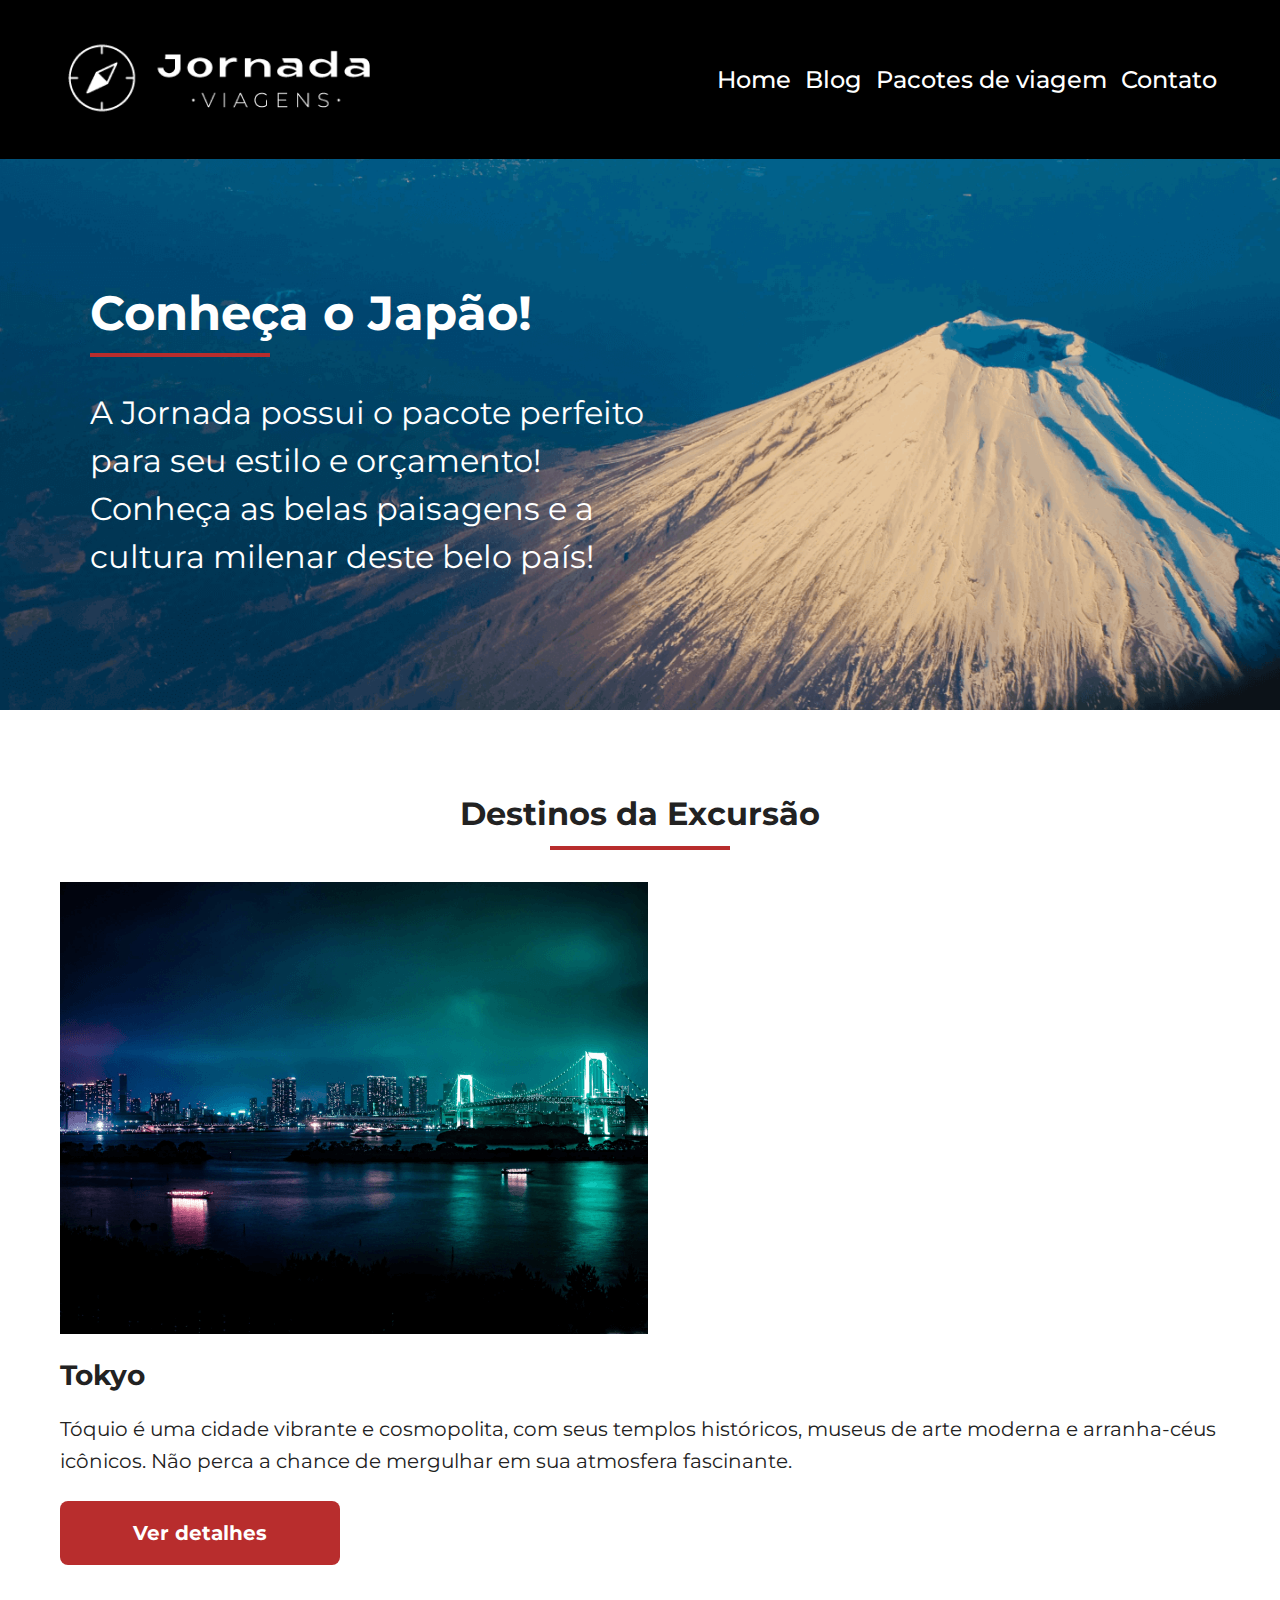
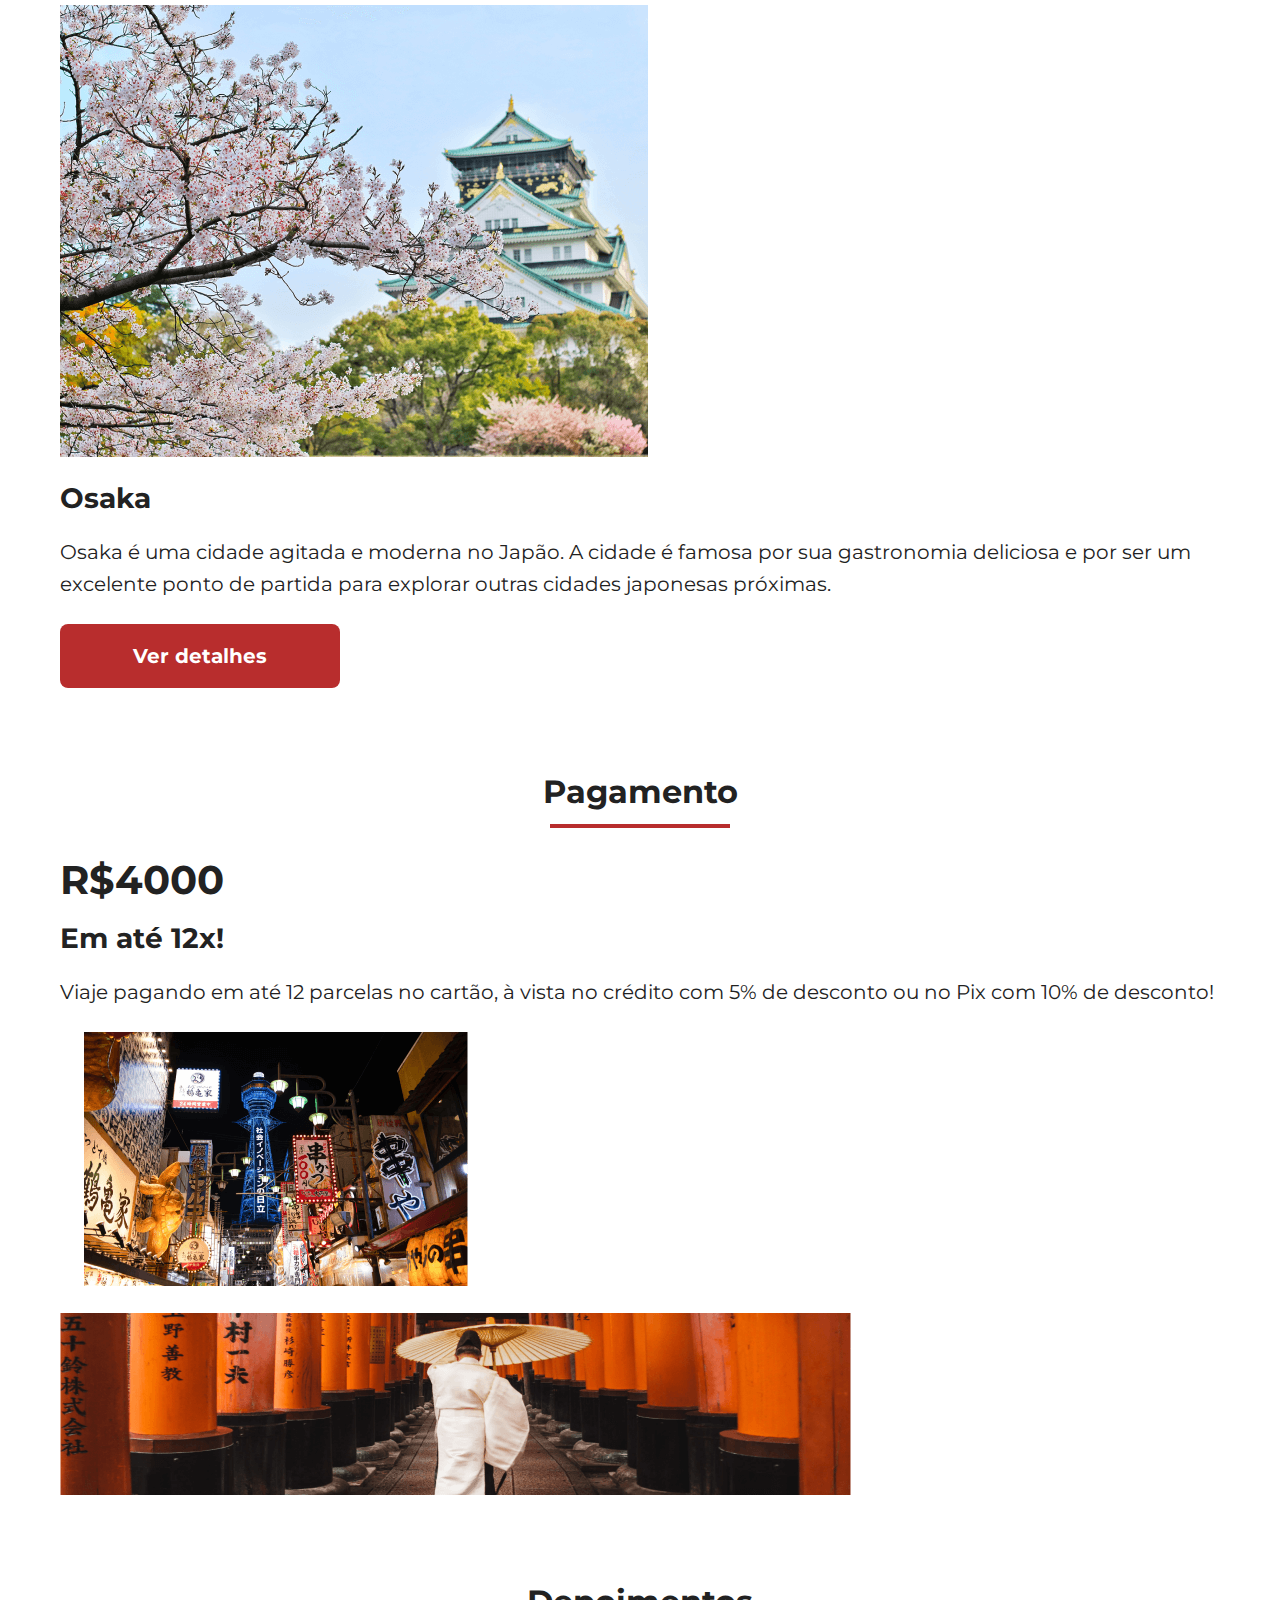
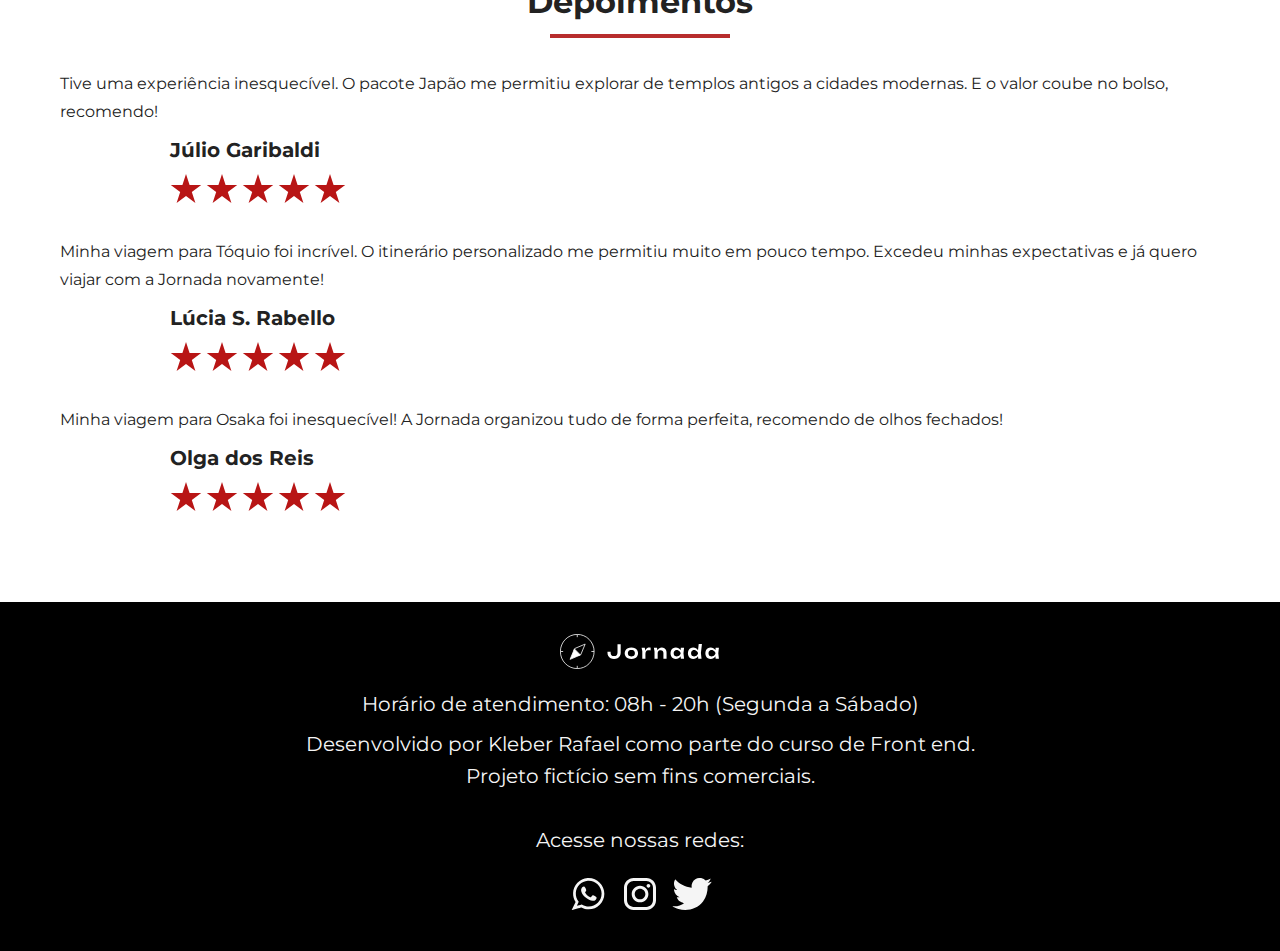
==== pages/pacotes.html @ 28b01f30 "Add files via upload" ====
<!DOCTYPE html>
<html lang="pt-br">
<head>
    <meta charset="UTF-8">
    <meta name="viewport" content="width=device-width, initial-scale=1.0">
    <title>Jornada - Pacotes de Viagem </title>
    <link rel="shortcut icon" href="/assets/logos/favicon.svg" type="image/x-icon">
    <link rel="preconnect" href="https://fonts.googleapis.com">
    <link rel="preconnect" href="https://fonts.gstatic.com" crossorigin>
    <link href="https://fonts.googleapis.com/css2?family=Montserrat:wght@400;500;700&display=swap" rel="stylesheet">
             
    <link rel="stylesheet" href="/styles/abstract/reset.css">    
    <link rel="stylesheet" href="/styles/output/pacotes.css">
</head>
<body>
    <header class="header"> 
        <div class="header__wrapper"> 
            <a href="/index.html" class="header__logo" aria-label="Jornada home">
                <img class="header__logo--icon" alt="Logo da Jornada" src="/assets/logos/logobranco-1@2x.png">
                <img class="header__logo--icon" alt="Logo da Jornada" src="/assets/logos/logo-white.svg">
            </a>
             
            <nav class="cabecalho__navegacao" role="navigation" aria-label="Navegação principal">
                <ul class="cabecalho__navegacao--lista">
                    <li class="cabecalho__navegacao--item">
                        <a href="/index.html">Home</a>
                    </li>
                    <li class="cabecalho__navegacao--item">
                        <a href="/pages/blog.html">Blog</a>
                    </li>
                    <li class="cabecalho__navegacao--item">
                        <a href="/pages/pacotes.html">Pacotes de viagem</a>
                    </li>
                    <li class="cabecalho__navegacao--item">
                        <a href="/pages/contato.html">Contato</a>
                    </li>
                </ul>
            </nav>
        </div>
    </header>

    <section class="banner">
        <picture>
            <source media="(max-width: 360px)" srcset="/assets/pacotes/banner-destinations-360.png">
            <source media="(max-width: 768px)" srcset="/assets/pacotes/banner-destinations-768.png">
            <source media="(max-width: 1440px)" srcset="/assets/pacotes/banner-destinations-1440.png">
            <img class="banner__img" alt src="/assets/pacotes/banner-destinations-1920.png" />
        </picture>
        <div class="banner__content--wrapper">
            <header class="banner__title">
                <h1 class="banner__title--text">Conheça o Japão!</h1>
                <div class="banner__title--underline"></div>
            </header>
            <p class="banner__text">A Jornada possui o pacote perfeito para seu estilo e orçamento! Conheça as belas paisagens e a  cultura milenar deste belo país!</p>
        </div>
    </section>
    <main class="main">
        <section class="destinations">
            <div class="section__title">
                <h2 class="section__title--text">Destinos da Excursão</h2>
                <div class="section__title--underline"></div>
            </div>
            <div class="destinations__list">
                <section class="destinations__item">
                    <picture>
                        <source media="(max-width: 360px)" srcset="/assets/pacotes/tokyo-312.png">
                        <source media="(max-width: 768px)" srcset="/assets/pacotes/tokyo-648.png">
                        <img class="destinations__item--image" alt src="/assets/pacotes/tokyo-588.png" />
                    </picture>
                    <h3 class="destinations__item--name">Tokyo</h3>
                    <p class="destinations__item--desc">
                        Tóquio é uma cidade vibrante e cosmopolita, com seus templos
                        históricos, museus de arte moderna e arranha-céus icônicos.
                        Não perca a chance de mergulhar em sua atmosfera fascinante.
                    </p>
                    <a href="" class="cta-button changing" aria-label="Ver detalhes - Tokyo">Ver detalhes</a>
                </section>
                <section class="destinations__item">
                    <picture>
                        <source media="(max-width: 360px)" srcset="/assets/pacotes/osaka-312.png">
                        <source media="(max-width: 768px)" srcset="/assets/pacotes/osaka-648.png">
                        <img class="destinations__item--image" alt src="/assets/pacotes/osaka-588.png" />
                    </picture>
                    <h3 class="destinations__item--name">Osaka</h3>
                    <p class="destinations__item--desc">
                        Osaka é uma cidade agitada e moderna no Japão. A cidade é
                        famosa por sua gastronomia deliciosa e por ser um excelente
                        ponto de partida para explorar outras cidades japonesas
                        próximas.
                    </p>
                    <a href="" class="cta-button changing" aria-label="Ver detalhes - Osaka">Ver detalhes</a>
                </section>
            </div>
        </section>
        <section class="payment">
            <header class="section__title">
                <h2 class="section__title--text">Pagamento</h2>
                <div class="section__title--underline"></div>
            </header>
            <div class="payment__conditions">
                <section class="payment__conditions--desc">
                    <h3 class="payment__conditions--title">R$4000</h3>
                    <h4 class="payment__conditions--subtitle">Em até 12x!</h4>
                    <p class="payment__conditions--details">
                        Viaje pagando em até 12 parcelas no cartão, à vista no crédito com 5% de desconto ou no Pix com 10% de desconto! 
                    </p>
                </section>
                <div class="payment__images" aria-hidden="true">
                    <div class="payment__images--group">
                        <picture>
                            <source media="(max-width: 360px)" srcset="../assets/img/payment/payment-destinations-2-144.png">
                            <source media="(max-width: 768px)" srcset="../assets/img/payment/payment-destinations-2-312.png">
                            <img class="payment__images--image" alt src="../assets/img/payment/payment-destinations-2-384.png" />
                        </picture>
                        <picture>
                            <source media="(max-width: 360px)" srcset="/assets/pagamentos/payment-destinations-1-144.png">
                            <source media="(max-width: 768px)" srcset="/assets/pagamentos/payment-destinations-1-312.png">
                            <img class="payment__images--image" alt src="/assets/pagamentos/payment-destinations-1-384.png" />
                        </picture>
                    </div>
                    <picture>
                        <source media="(max-width: 360px)" srcset="/assets/pagamentos/payment-destinations-312.png">
                        <source media="(max-width: 768px)" srcset="/assets/pagamentos/payment-destinations-648.png">
                        <img class="payment__images--image highlight" alt src="/assets/pagamentos/payment-destinations-790.png" />
                    </picture>
                </div>
            </div>
        </section>
        <section class="testimonials">
            <header class="section__title">
                <h2 class="section__title--text">Depoimentos</h2>
                <div class="section__title--underline"></div>
            </header>
            <div class="testimonials__wrapper">
                <div class="testimonials__item">
                    <p class="testimonials__text">
                        Tive uma experiência inesquecível. O pacote Japão me permitiu explorar  de templos antigos a cidades modernas. E o valor coube no bolso, recomendo!
                    </p>
                    <div class="testimonials__author">
                        <img class="testimonials__author--picture" alt src="/assets/testemunhas/julio.png" />
                        <p class="testimonials__author--name">Júlio Garibaldi</p>
                        <img class="testimonials__author--rating" alt="Avaliação: 5 estrelas" src="/assets/logos/5-stars.svg" />
                    </div>
                </div>
                <div class="testimonials__item">
                    <p class="testimonials__text">
                        Minha viagem para Tóquio foi incrível. O itinerário personalizado me permitiu muito em pouco tempo. Excedeu minhas expectativas e já quero viajar com a Jornada novamente!
                    </p>
                    <div class="testimonials__author">
                        <img class="testimonials__author--picture" alt src="/assets/testemunhas/lucia.png" />
                        <p class="testimonials__author--name">Lúcia S. Rabello</p>
                        <img class="testimonials__author--rating" alt="Avaliação: 5 estrelas" src="/assets/logos/5-stars.svg" />
                    </div>
                </div>
                <div class="testimonials__item">
                    <p class="testimonials__text">
                        Minha viagem para Osaka foi inesquecível! A Jornada organizou tudo de forma perfeita, recomendo de olhos fechados!
                    </p>
                    <div class="testimonials__author">
                        <img class="testimonials__author--picture" alt src="/assets/testemunhas/olga.png" />
                        <p class="testimonials__author--name">Olga dos Reis</p>
                        <img class="testimonials__author--rating" alt="Avaliação: 5 estrelas" src="/assets/logos/5-stars.svg" />
                    </div>
                </div>
            </div>
        </section>
    </main>
    <picture>
        <source media="(max-width: 360px)" srcset="/assets/rodape/pre-footer-destinations-360.png">
        <source media="(max-width: 768px)" srcset="/assets/rodape/pre-footer-destinations-768.png">
        <source media="(max-width: 1440px)" srcset="/assets/rodape/pre-footer-destinations-1440.png">
        <img class="pre-footer__image" alt src="/assets/rodape/pre-footer-destinations-1920.png" />
    </picture>
    <footer class="footer">
        <div class="footer__wrapper">
            <div class="footer__logo-wrapper">
                <img class="footer__logo-icon" alt="Logo da Jornada" src="/assets/logos/logo-white.svg" />
                <p class="footer__text-info">Horário de atendimento: 08h - 20h (Segunda a Sábado)</p>
                <p class="footer__text-info">Desenvolvido por Kleber Rafael como parte do curso de Front end.</br> 
                    Projeto fictício sem fins comerciais.
            </div>
            <div class="footer__social-media-wrapper">
                <p class="footer__social-media-text">Acesse nossas redes:</p>
                <ul class="footer__social-media-icons">
                    <li>
                        <a href="https://wa.me/16991430347/?text=Vim pelo Jornada Viagens" target="_blank">
                        <img class="footer__social-media-icon" alt="" src="/assets/logos/whatsapp-1.svg" />
                        </a>
                    </li>
                    <li>
                        <img class="footer__social-media-icon" alt="" src="/assets/logos/instragam-1.svg" />
                    </li>
                    <li>
                        <img class="footer__social-media-icon" alt="" src="/assets/logos/twiter-1.svg" />
                    </li>
                </ul>
            </div>
        </div>
    </footer>
    
</body>
</html>
---- styles/output/pacotes.css ----
.cabecalho__container {
  background: var(--preto);
  width: 100%;
  padding: 40px 0;
}

.cabecalho {
  justify-content: space-between;
  display: flex;
  align-items: center;
  max-width: 1200px;
  margin: 0 auto;
}

.cabecalho__logo--icone {
  max-width: 260px;
}

.cabecalho__navegacao {
  display: flex;
  gap: 40px;
}

.cabecalho__navegacao--lista {
  display: flex;
  gap: 8px;
  flex-wrap: wrap;
}

.cabecalho__navegacao--item  {
  color: var(--branco) !important;
  font-size: 24px;
  font-style: normal;
  font-weight: 500;
  line-height: normal;
  margin: 0 3px;
}

.cabecalho__navegacao--item  {
  color: #FFFFFF; /* Cor branca diretamente */
}

.cabecalho__navegacao--item  a {
  color: #FFFFFF; /* Cor branca diretamente */
}


* {
  transition: 0.1s ease-in;
}

body, * {
  font-family: "Montserrat", sans-serif;
}

body {
  color: #222222;
  background-color: #FFFFFF;
}

img {
  max-width: 100%;
}

.main {
  max-width: 1200px;
  margin: 0 24px;
}

.pre-footer__image {
  width: 100%;
  display: block;
}

@media screen and (min-width: 768px) {
  .main {
    margin: 0 60px;
  }
}
@media screen and (min-width: 1440px) {
  .main {
    margin: 0 auto;
  }
}
.header {
  width: 100%;
  background-color: #000000;
  padding: 38px 32px;
}

.header__wrapper {
  max-width: 1200px;
  margin: 0 auto;
  display: flex;
  justify-content: space-between;
  align-items: center;
  position: relative;
}

.header__logo--icon:last-child {
  display: none;
}

.header__menu {
  padding: 0;
  border: 1px solid transparent;
  background-color: transparent;
  cursor: pointer;
  height: 44px;
  width: 44px;
  background: center no-repeat;
}
.header__menu:hover, .header__menu:focus {
  border-color: #FFFFFF;
}

.header__menu[aria-expanded=false] {
  background-image: url("../../img/icons/menu.svg");
}
.header__menu[aria-expanded=false] + .header__nav {
  display: none;
}

.header__menu[aria-expanded=true] {
  background-image: url("../../img/icons/close.svg");
}
.header__menu[aria-expanded=true] + .header__nav {
  display: block;
}

.header__nav {
  max-width: 380px;
  background-color: #000000;
  border: 1px solid #FFFFFF;
  padding: 32px;
  position: absolute;
  right: 0;
  top: 105%;
  z-index: 1;
}

.header__nav--list {
  display: flex;
  flex-wrap: wrap;
  gap: 40px;
}

.header__nav--item {
  color: #FFFFFF;
  font-size: 1.5rem;
  font-weight: 500;
}

.header__nav--item.active {
  text-decoration: underline;
}

@media screen and (min-width: 768px) {
  .header {
    padding: 38px 60px;
  }
}
@media screen and (min-width: 1440px) {
  .header__logo--icon:first-child {
    display: none;
  }
  .header__logo--icon:last-child {
    display: block;
  }
  .header__menu {
    display: none;
  }
  .header__menu[aria-expanded=false] + .header__nav {
    display: block;
  }
  .header__nav {
    max-width: none;
    background-color: transparent;
    border: none;
    padding: 0;
    position: static;
    right: 0;
    top: 0;
  }
}
.cta-button {
  width: 280px;
  display: inline-block;
  border-radius: 8px;
  background-color: #B82D2D;
  padding: 16px 0;
  font-size: 1.25rem;
  font-weight: 700;
  line-height: 160%;
  color: #FFFFFF;
  text-align: center;
  cursor: pointer;
}
.cta-button:hover, .cta-button:focus {
  background-color: #9B2222;
}

.cta-button.changing {
  width: 312px;
}

@media screen and (min-width: 768px) {
  .cta-button.changing {
    width: 280px;
  }
}
.section__title {
  margin-bottom: 32px;
}

.section__title--text {
  font-size: 2rem;
  font-weight: 700;
  text-align: center;
}

.section__title--underline {
  width: 180px;
  height: 4px;
  background-color: #B82D2D;
  margin: 0 auto;
  margin-top: 16px;
}

.section__desc {
  font-size: 1rem;
  font-weight: 400;
  line-height: 175%;
  margin-bottom: 56px;
}

@media screen and (min-width: 768px) {
  .section__desc {
    font-size: 1.25rem;
    font-weight: 400;
    line-height: 160%;
  }
}
@media screen and (min-width: 1440px) {
  .section__title {
    margin-bottom: 64px;
  }
}
.banner {
  min-height: 290px;
  background-color: #000000;
  color: #FFFFFF;
  position: relative;
  margin-bottom: 88px;
}

.banner__img {
  width: 100%;
  display: block;
}

.banner__content--wrapper {
  width: 100%;
  max-width: 1200px;
  position: absolute;
  top: 50%;
  left: 0;
  transform: translate(0, -50%);
  padding: 0 7vw;
}

.banner__title {
  margin-bottom: 32px;
}

.banner__title--text {
  font-size: 3rem;
  font-weight: 700;
}

.banner__title--underline {
  width: 180px;
  height: 4px;
  background-color: #B82D2D;
  margin-top: 16px;
}

.banner__text {
  font-size: 1.25rem;
  font-weight: 400;
  line-height: 160%;
  max-width: 579px;
}

@media screen and (min-width: 768px) {
  .banner__text {
    font-size: 2rem;
    font-weight: 400;
    line-height: 150%;
  }
}
@media screen and (min-width: 1320px) {
  .banner__content--wrapper {
    left: 50%;
    transform: translate(-50%, -50%);
    padding: 0;
  }
}
@media screen and (min-width: 1440px) {
  .banner {
    margin-bottom: 112px;
  }
}
.destinations {
  margin-bottom: 88px;
}

.destinations__list {
  display: flex;
  flex-direction: column;
  align-items: stretch;
  flex-wrap: wrap;
  gap: 40px;
}

.destinations__item {
  flex: 1;
  display: flex;
  flex-direction: column;
}

.destinations__item--name {
  font-size: 1.75rem;
  font-weight: 700;
  margin: 24px 0;
}

.destinations__item--name.alt {
  margin: 16px 0 8px;
}

.destinations__item--desc {
  font-size: 1.25rem;
  font-weight: 400;
  line-height: 160%;
  margin-bottom: 24px;
}

.destinations__item--desc.alt {
  margin-bottom: 16px;
}

@media screen and (max-width: 768px) {
  .destinations__item--image {
    width: 100%;
  }
}
@media screen and (min-width: 1440px) {
  .destinations {
    margin-bottom: 112px;
  }
  .destinations__list {
    flex-direction: row;
    gap: 24px;
  }
}
.payment {
  margin-bottom: 88px;
}

.payment__images--group,
.payment__conditions {
  display: flex;
  gap: 24px;
}

.payment__conditions {
  flex-wrap: wrap;
}

.payment__conditions--title {
  font-size: 2.5rem;
  font-weight: 700;
  margin-bottom: 24px;
}

.payment__conditions--subtitle {
  font-size: 1.75rem;
  font-weight: 700;
  margin-bottom: 24px;
}

.payment__conditions--details {
  font-size: 1.25rem;
  font-weight: 400;
  line-height: 160%;
  max-width: 100%;
}

.payment__images--image {
  flex: 1;
}

.payment__images--image.highlight {
  margin-top: 24px;
}

@media screen and (min-width: 1440px) {
  .payment {
    margin-bottom: 112px;
  }
  .payment__conditions--desc {
    max-width: 384px;
  }
}
.testimonials {
  margin-bottom: 88px;
}

.testimonials__wrapper {
  display: flex;
  flex-direction: column;
  align-items: stretch;
  flex-wrap: wrap;
  gap: 32px;
}

.testimonials__item {
  flex: 1;
  display: flex;
  flex-direction: column;
  justify-content: space-between;
}

.testimonials__text {
  font-size: 1rem;
  font-weight: 400;
  line-height: 175%;
}

.testimonials__author {
  margin-top: 8px;
  max-width: -moz-fit-content;
  max-width: fit-content;
  display: grid;
  align-items: center;
  grid-template-columns: 86px 1fr;
  gap: 8px 24px;
}

.testimonials__author--picture {
  max-width: 86px;
  grid-area: 1/1/3/2;
}

.testimonials__author--name {
  font-size: 1.25rem;
  font-weight: 700;
  line-height: 160%;
}

@media screen and (min-width: 1440px) {
  .testimonials {
    margin-bottom: 112px;
  }
  .testimonials__wrapper {
    flex-direction: row;
    gap: 24px;
  }
}
.footer {
  width: 100%;
  background-color: #000000;
  padding: 32px 24px;
}

.footer__wrapper {
  max-width: 1200px;
  display: flex;
  align-items: center;
  flex-direction: column;
  justify-content: space-between;
  flex-wrap: wrap;
  margin: 0 auto;
  color: #F5F5F5;
  text-align: center;
}

.footer__logo-icon {
  max-width: 160px;
  margin-bottom: 16px;
}

.footer__text-info,
.footer__social-media-text {
  font-size: 1rem;
  font-weight: 400;
  line-height: 175%;
}

.footer__text-info:first-of-type {
  margin-bottom: 8px;
}

.footer__social-media-wrapper {
  margin-top: 32px;
}

.footer__social-media-text {
  margin-bottom: 16px;
}

.footer__social-media-icons {
  display: flex;
  align-items: center;
  justify-content: center;
  gap: 8px;
}

.footer__social-media-icon {
  height: 44px;
  width: 44px;
  display: inline-block;
  background: center no-repeat;
}

.footer__social-media-icon.whatsapp {
  background-image: url("../../img/icons/whatsapp.svg");
}

.footer__social-media-icon.instagram {
  background-image: url("../../img/icons/instagram.svg");
}

.footer__social-media-icon.twitter {
  background-image: url("../../img/icons/twitter.svg");
}

@media screen and (min-width: 768px) {
  .footer {
    padding: 32px 60px;
  }
  .footer__text-info,
  .footer__social-media-text {
    font-size: 1.25rem;
    font-weight: 400;
    line-height: 160%;
  }
}
@media screen and (min-width: 1440px) {
  .footer {
    padding: 52px 0;
  }
  .footer__wrapper {
    flex-direction: row;
    text-align: start;
  }
  .footer__social-media-wrapper {
    margin-top: 0;
  }
}/*# sourceMappingURL=destinations.css.map */
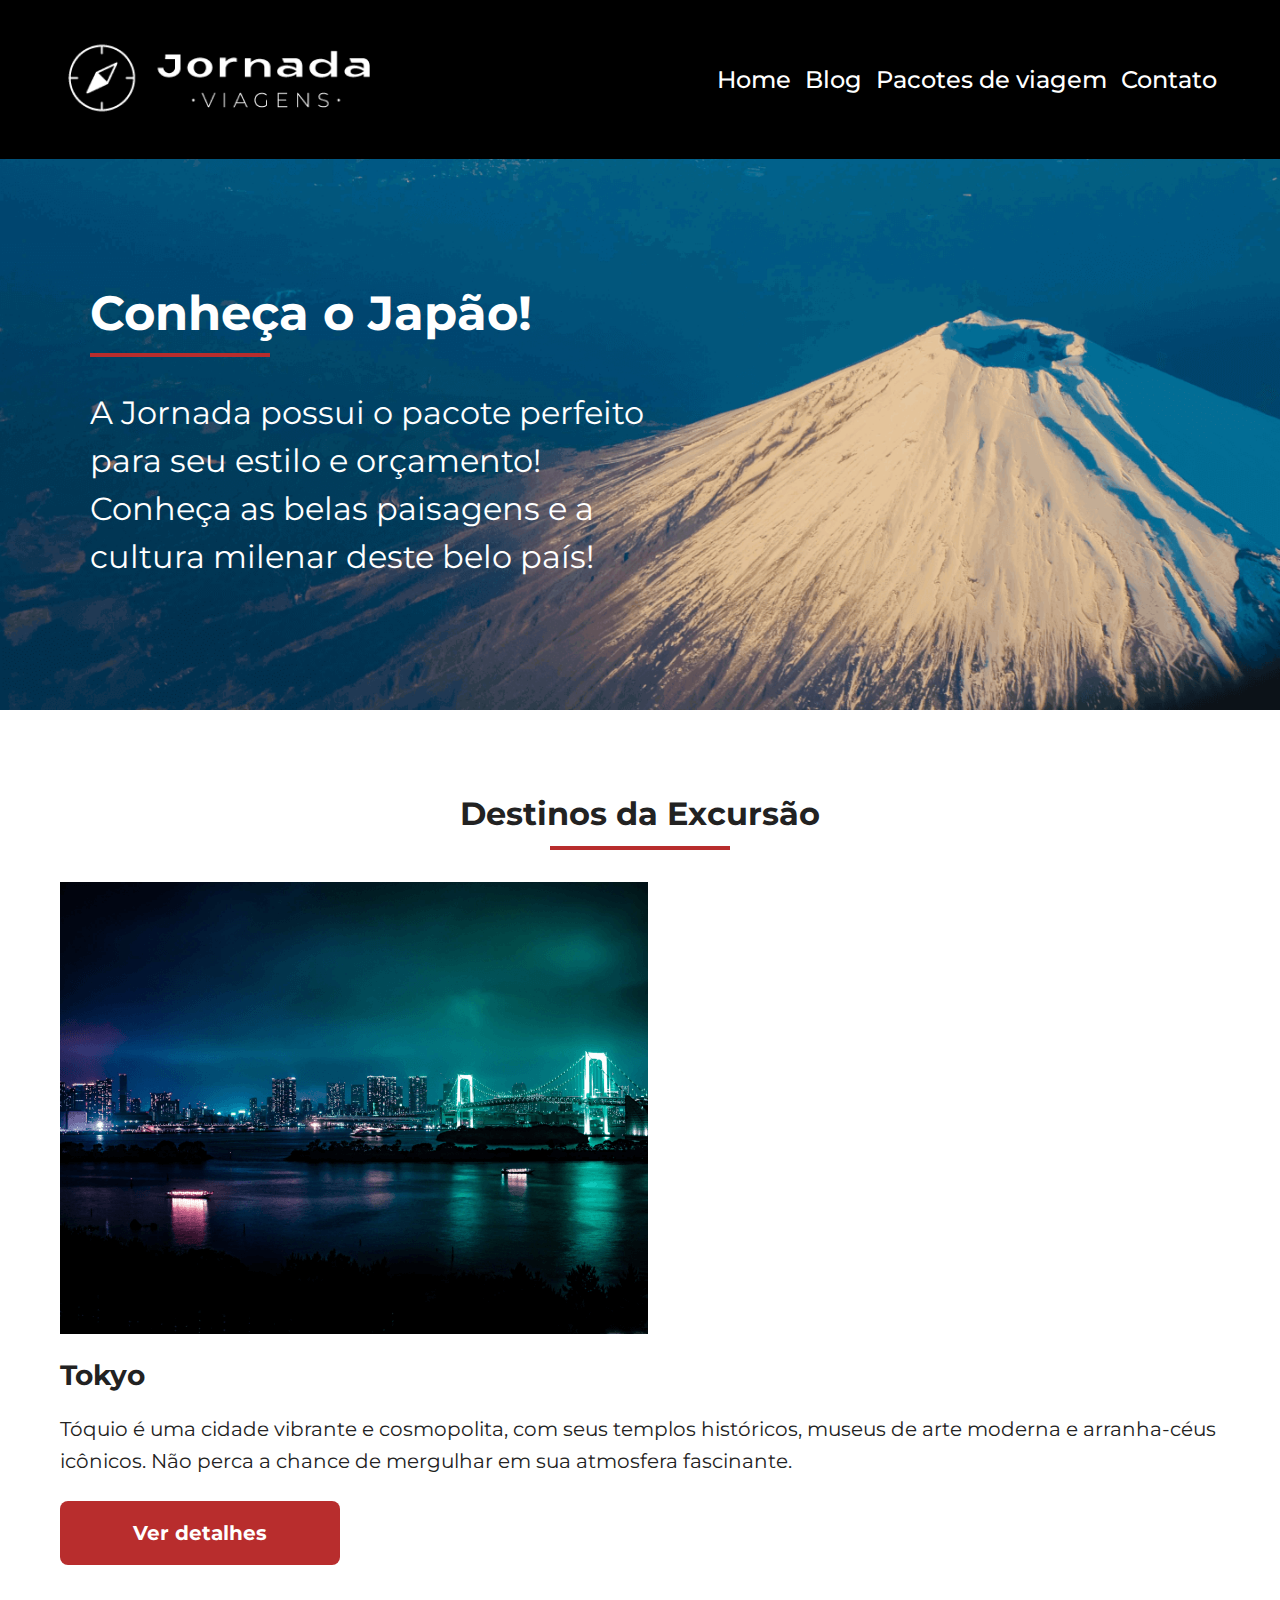
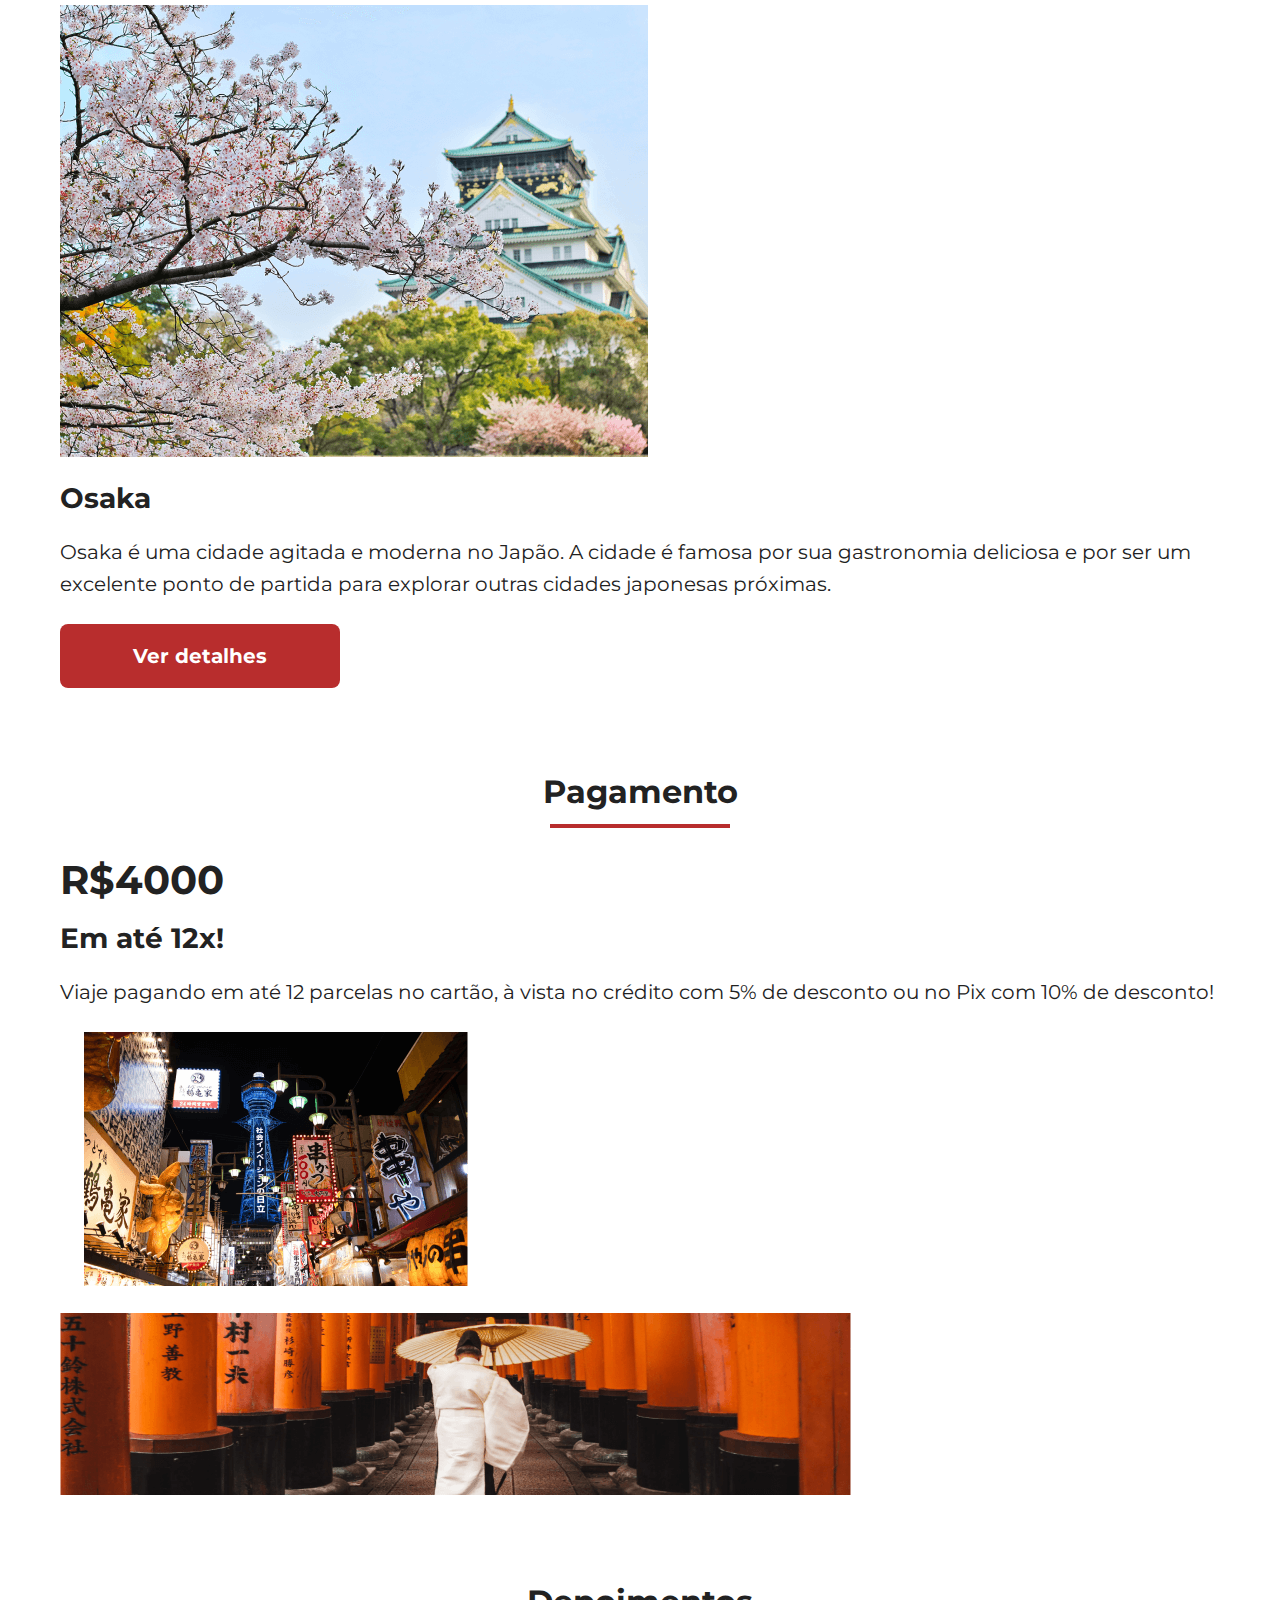
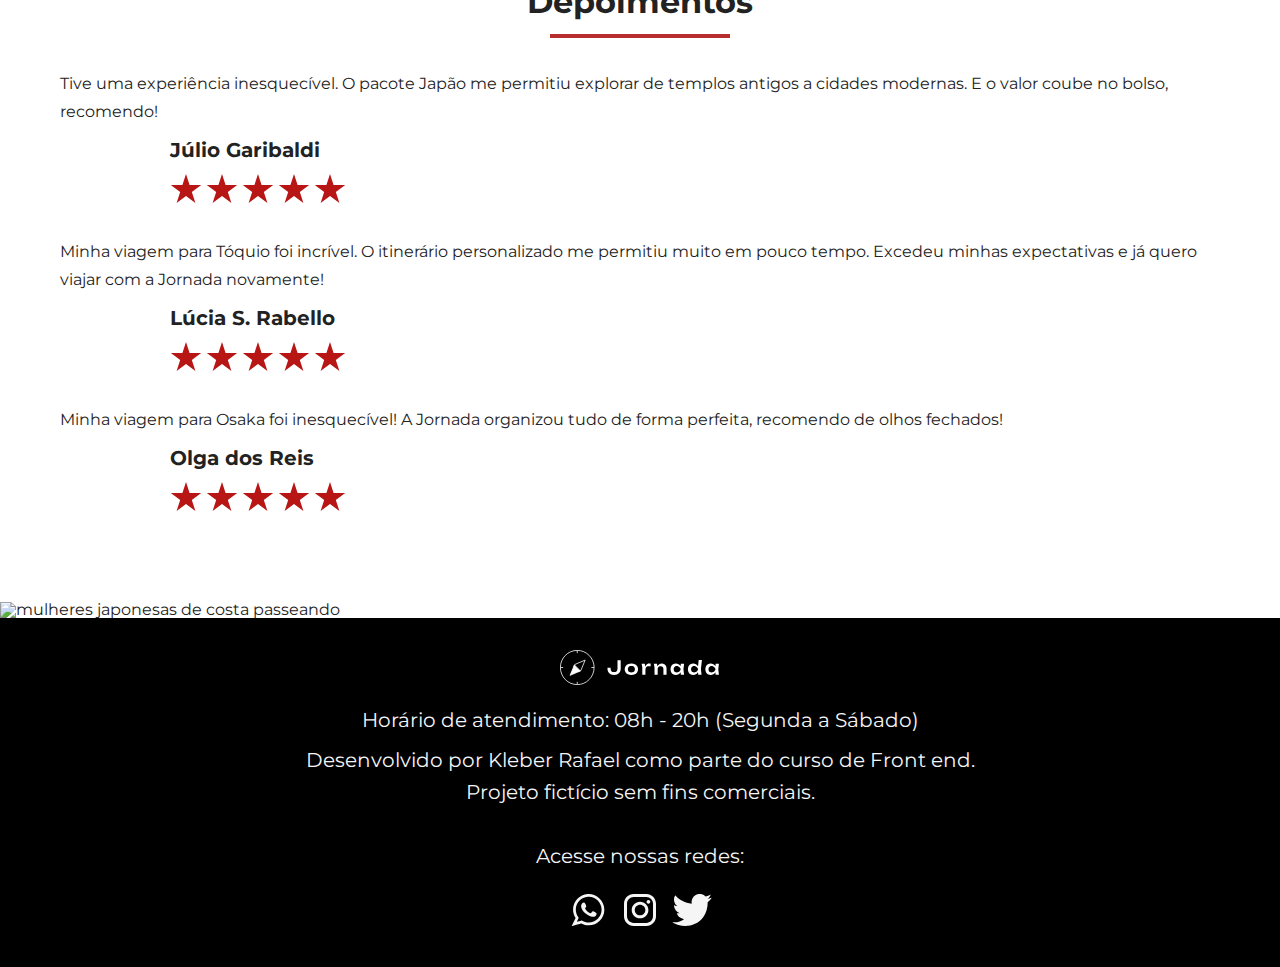
==== commit 3e90b974: "acertando rodape" ====
--- a/pages/pacotes.html
+++ b/pages/pacotes.html
@@ -166,10 +166,10 @@
         </section>
     </main>
     <picture>
-        <source media="(max-width: 360px)" srcset="/assets/rodape/pre-footer-destinations-360.png">
-        <source media="(max-width: 768px)" srcset="/assets/rodape/pre-footer-destinations-768.png">
-        <source media="(max-width: 1440px)" srcset="/assets/rodape/pre-footer-destinations-1440.png">
-        <img class="pre-footer__image" alt src="/assets/rodape/pre-footer-destinations-1920.png" />
+        <source media="(max-width: 360px)" srcset="./assets/rodape/pre-footer-destinations-360.png">
+        <source media="(max-width: 768px)" srcset="./assets/rodape/pre-footer-destinations-768.png">
+        <source media="(max-width: 1440px)" srcset="./assets/rodape/pre-footer-destinations-1440.png">
+        <img class="pre-footer__image" alt="mulheres japonesas de costa passeando" src="/assets/rodape/pre-footer-destinations-1920.png" />
     </picture>
     <footer class="footer">
         <div class="footer__wrapper">
